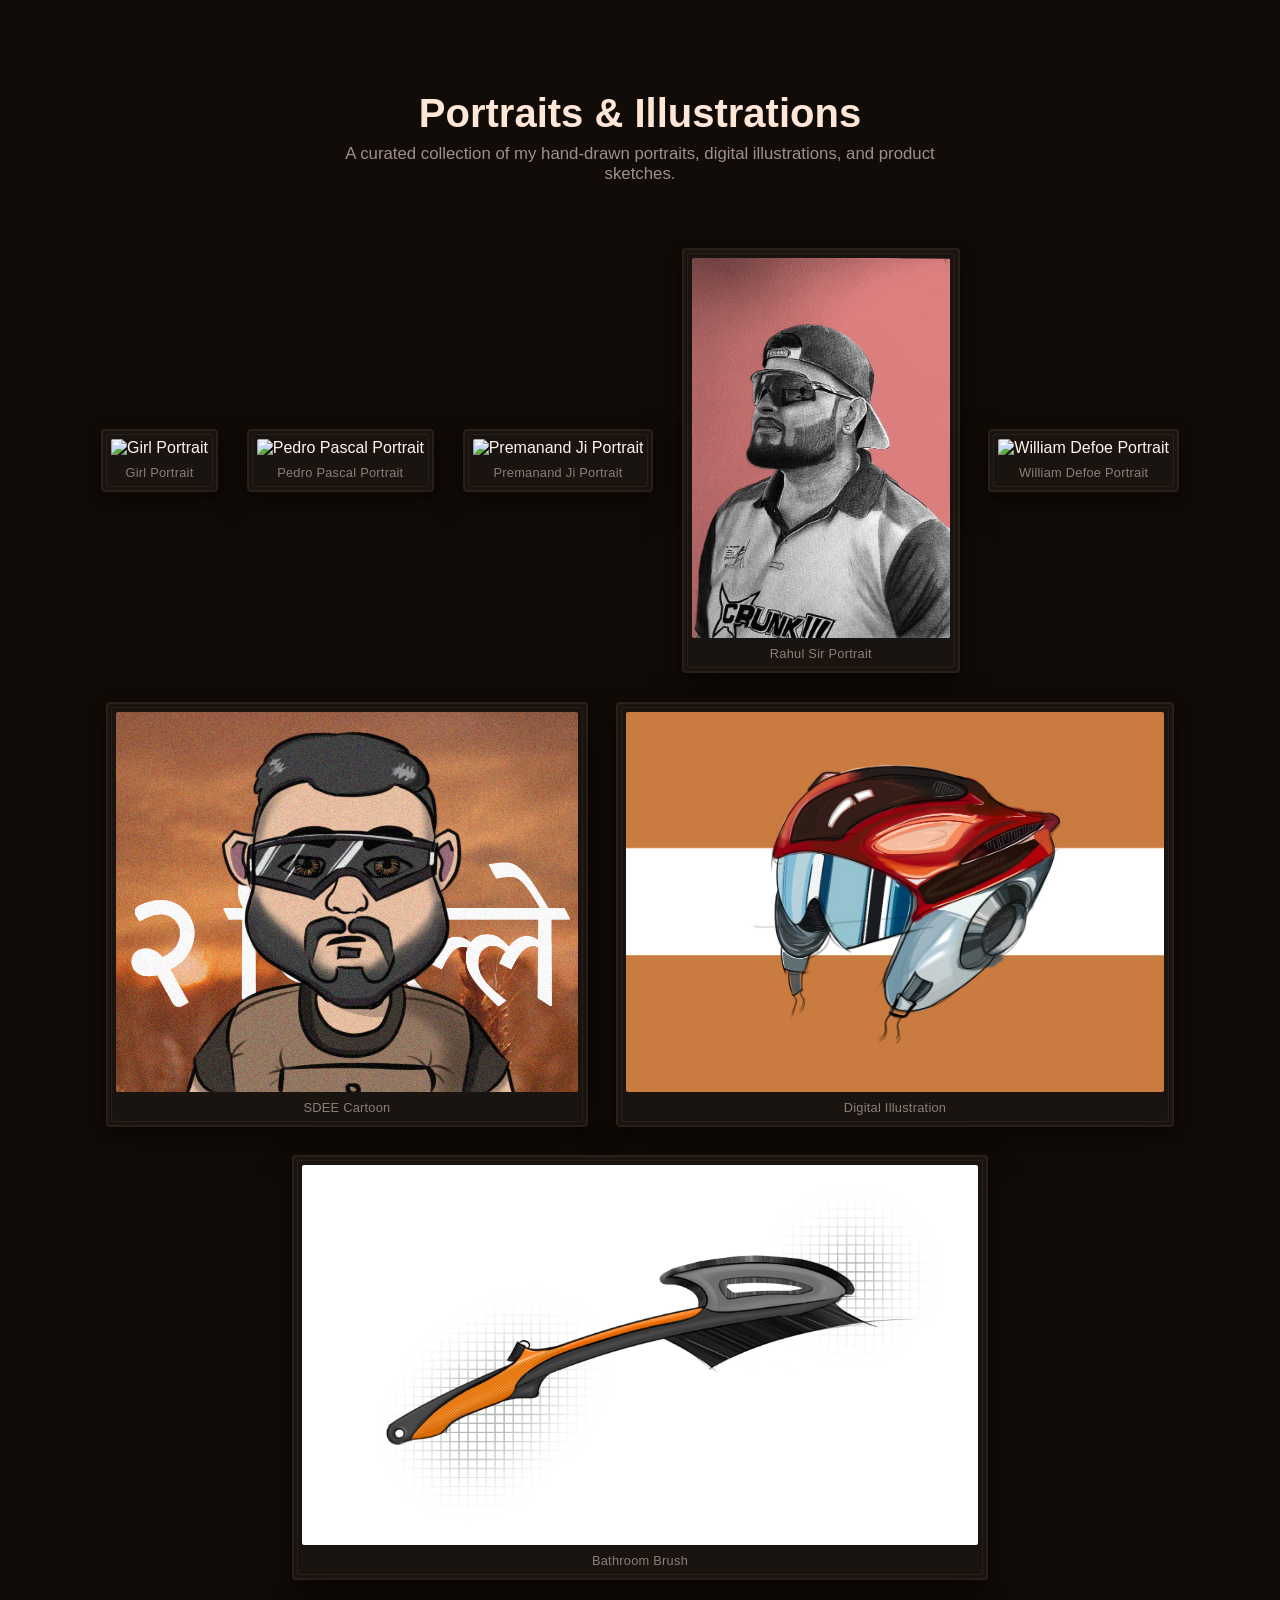
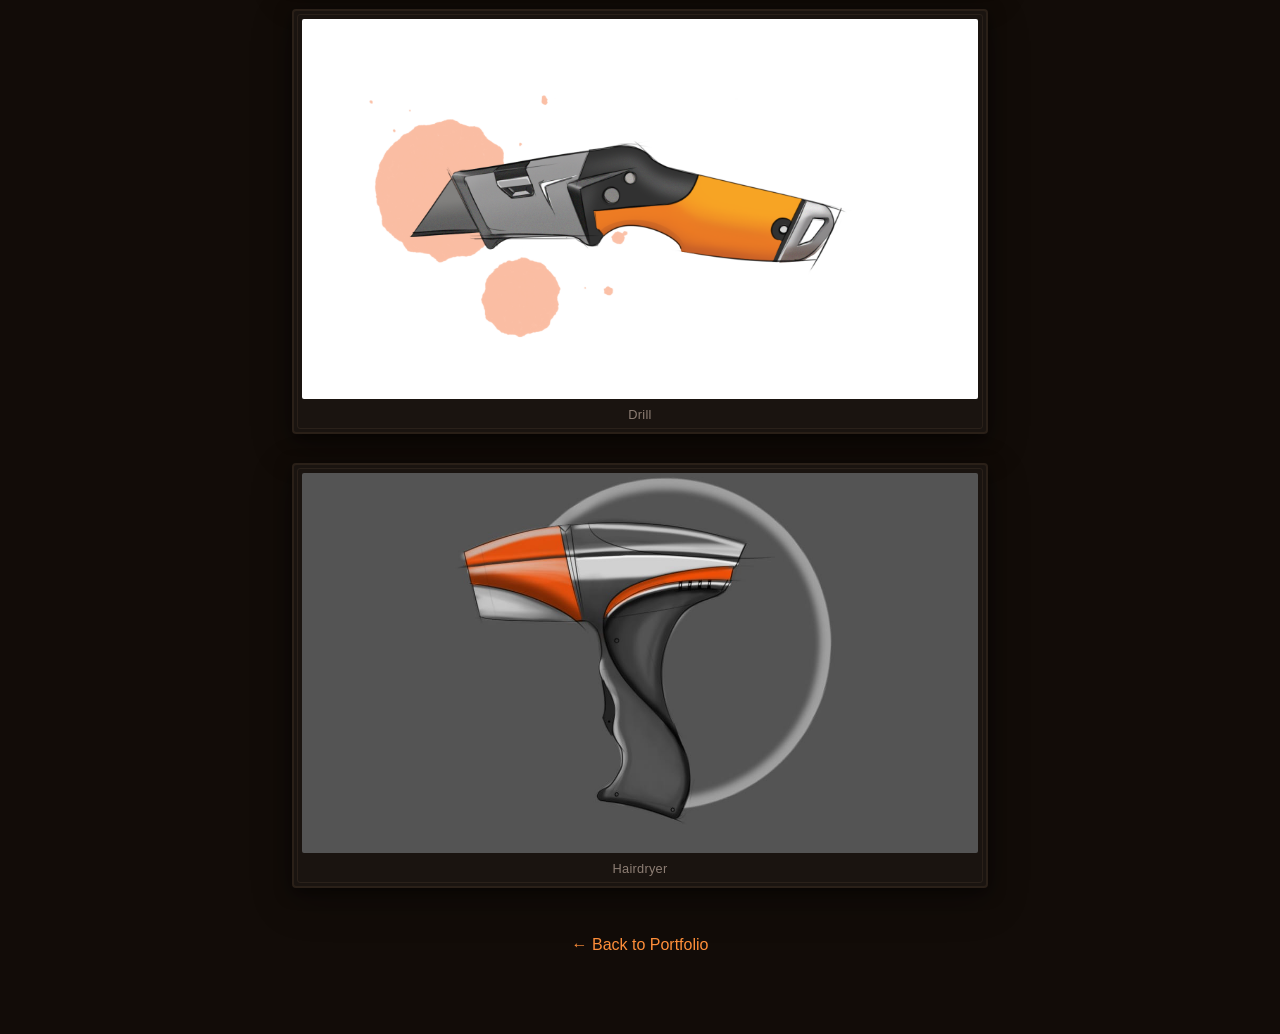
==== art-gallery.html @ fc6db5fc "Add View More button and full art gallery page" ====
<!DOCTYPE html>
<html lang="en">
<head>
  <meta charset="UTF-8">
  <meta name="viewport" content="width=device-width, initial-scale=1.0">
  <title>Portraits & Illustrations — Jatin Kumar</title>
  <link rel="stylesheet" href="styles.css">
  <style>
    body {
      background: var(--bg);
      color: var(--text);
      min-height: 100vh;
    }
    .gallery-header {
      text-align: center;
      padding: 4rem 2rem 2rem;
    }
    .gallery-header h1 {
      font-family: "Space Grotesk", sans-serif;
      font-size: 2.5rem;
      color: #ffe7d7;
      margin-bottom: 0.5rem;
    }
    .gallery-header p {
      color: rgba(255,231,215,0.6);
      font-size: 1.05rem;
      max-width: 600px;
      margin: 0 auto;
    }
    .gallery-container {
      max-width: 1200px;
      margin: 0 auto;
      padding: 2rem;
    }
    .gallery-wall {
      display: flex;
      flex-wrap: wrap;
      justify-content: center;
      align-items: center;
      gap: 1.8rem;
    }
    .gallery-frame {
      display: inline-block;
      width: fit-content;
      overflow: hidden;
      border-radius: 4px;
      cursor: zoom-in;
      background: #1a1410;
      padding: 8px;
      border: 2px solid #2a2018;
      box-shadow:
        0 4px 16px rgba(0,0,0,0.5),
        0 12px 40px rgba(0,0,0,0.25);
      transition: transform 0.4s ease, box-shadow 0.4s ease;
      position: relative;
    }
    .gallery-frame::after {
      content: '';
      position: absolute;
      inset: 3px;
      border: 1px solid rgba(255, 200, 150, 0.07);
      border-radius: 3px;
      pointer-events: none;
    }
    .gallery-frame:hover {
      transform: translateY(-5px) scale(1.02);
      box-shadow:
        0 8px 30px rgba(0,0,0,0.6),
        0 20px 50px rgba(0,0,0,0.35),
        0 0 25px rgba(255, 143, 58, 0.08);
      border-color: #3a2c1e;
    }
    .gallery-frame img {
      display: block;
      max-height: 380px;
      width: auto;
      height: auto;
      border-radius: 2px;
      transition: transform 0.6s ease;
    }
    .gallery-frame:hover img {
      transform: scale(1.03);
    }
    .gallery-frame .frame-title {
      text-align: center;
      padding: 8px 4px 2px;
      font-family: "Space Grotesk", sans-serif;
      font-size: 0.8rem;
      color: rgba(255,231,215,0.5);
      letter-spacing: 0.02em;
    }
    .back-link {
      display: inline-block;
      margin-top: 3rem;
      text-align: center;
      width: 100%;
      padding-bottom: 3rem;
    }
    .back-link a {
      color: #ff8f3a;
      text-decoration: none;
      font-family: "Space Grotesk", sans-serif;
      font-size: 1rem;
      transition: opacity 0.2s;
    }
    .back-link a:hover { opacity: 0.7; }

    /* Lightbox */
    .lb { position: fixed; inset: 0; background: rgba(10,6,4,0.95); backdrop-filter: blur(12px); z-index: 9999; display: flex; align-items: center; justify-content: center; opacity: 0; pointer-events: none; transition: opacity 0.3s ease; }
    .lb.active { opacity: 1; pointer-events: auto; }
    .lb img { max-width: 90vw; max-height: 90vh; object-fit: contain; border-radius: 12px; box-shadow: 0 30px 60px rgba(0,0,0,0.8); transform: scale(0.95); transition: transform 0.3s cubic-bezier(0.16,1,0.3,1); }
    .lb.active img { transform: scale(1); }
    .lb-close { position: absolute; top: 2rem; right: 3rem; color: #fff; font-size: 3rem; cursor: pointer; background: transparent; border: none; opacity: 0.6; transition: opacity 0.2s; padding: 1rem; }
    .lb-close:hover { opacity: 1; }

    @media (max-width: 768px) {
      .gallery-frame img { max-height: 260px; }
      .gallery-header h1 { font-size: 1.8rem; }
    }
    @media (max-width: 480px) {
      .gallery-frame img { max-height: 200px; }
      .gallery-wall { gap: 1rem; }
    }
  </style>
</head>
<body>
  <div class="gallery-header">
    <h1>Portraits & Illustrations</h1>
    <p>A curated collection of my hand-drawn portraits, digital illustrations, and product sketches.</p>
  </div>

  <div class="gallery-container">
    <div class="gallery-wall" id="gallery-wall"></div>
    <div class="back-link">
      <a href="index.html">← Back to Portfolio</a>
    </div>
  </div>

  <!-- Lightbox -->
  <div class="lb" id="lb">
    <button class="lb-close" id="lb-close">×</button>
    <img id="lb-img" src="" alt="Full view">
  </div>

  <script>
    const ALL_ARTWORKS = [
      { src: "./public/projects/sketches/girl sketch.png", title: "Girl Portrait" },
      { src: "./public/projects/sketches/pedro pascle sketch.png", title: "Pedro Pascal Portrait" },
      { src: "./public/projects/sketches/premanand ji sketch.png", title: "Premanand Ji Portrait" },
      { src: "./public/projects/sketches/rahul sir sketch.png", title: "Rahul Sir Portrait" },
      { src: "./public/projects/sketches/william defoe.png", title: "William Defoe Portrait" },
      { src: "./public/projects/digital sketches/SDEE CARTOON1.png", title: "SDEE Cartoon" },
      { src: "./public/projects/digital sketches/WhatsApp Image 2025-07-12 at 13.34.48_c0ca2d89.jpg", title: "Digital Illustration" },
      { src: "./public/projects/digital sketches/bathroom brush.png", title: "Bathroom Brush" },
      { src: "./public/projects/digital sketches/drill.png", title: "Drill" },
      { src: "./public/projects/digital sketches/hairdryer.jpg", title: "Hairdryer" }
    ];

    const wall = document.getElementById('gallery-wall');
    const lb = document.getElementById('lb');
    const lbImg = document.getElementById('lb-img');
    const lbClose = document.getElementById('lb-close');

    ALL_ARTWORKS.forEach(art => {
      const frame = document.createElement('div');
      frame.className = 'gallery-frame';

      const img = document.createElement('img');
      img.src = art.src;
      img.alt = art.title;
      img.loading = 'lazy';

      const title = document.createElement('div');
      title.className = 'frame-title';
      title.textContent = art.title;

      frame.appendChild(img);
      frame.appendChild(title);

      frame.addEventListener('click', () => {
        lbImg.src = art.src;
        lb.classList.add('active');
      });

      wall.appendChild(frame);
    });

    // Lightbox close
    const closeLb = () => lb.classList.remove('active');
    lbClose.addEventListener('click', closeLb);
    lb.addEventListener('click', (e) => { if (e.target !== lbImg) closeLb(); });
    document.addEventListener('keydown', (e) => { if (e.key === 'Escape') closeLb(); });
  </script>
</body>
</html>
---- styles.css ----
:root {
  --bg: #120c08;
  --bg-soft: #1f140d;
  --panel: rgba(31, 20, 13, 0.82);
  --text: #fff4ec;
  --muted: #d0b3a2;
  --border: rgba(249, 101, 0, 0.2);
  --accent: #f96500;
  --accent-soft: #ff8f3a;
  --shadow: 0 20px 60px rgba(0, 0, 0, 0.42);
  --radius: 22px;
  --container: 1120px;
}
* { box-sizing: border-box; }
html { scroll-behavior: smooth; }
body {
  margin: 0;
  font-family: "Outfit", sans-serif;
  color: var(--text);
  background:
    radial-gradient(circle at top right, rgba(249, 101, 0, 0.18), transparent 26%),
    radial-gradient(circle at bottom left, rgba(255, 143, 58, 0.14), transparent 28%),
    linear-gradient(180deg, #090604 0%, #120c08 54%, #1a110a 100%);
}
img { display: block; max-width: 100%; }
a { color: inherit; text-decoration: none; }
button { font: inherit; }
.container { width: min(calc(100% - 2rem), var(--container)); margin: 0 auto; }
.container-narrow { width: min(calc(100% - 2rem), 920px); }
.topbar {
  position: sticky; top: 0; z-index: 30; backdrop-filter: blur(16px);
  background: rgba(12, 8, 5, 0.8); border-bottom: 1px solid transparent;
  transition: background 0.25s ease, border-color 0.25s ease, box-shadow 0.25s ease;
}
.topbar.scrolled { background: rgba(12, 8, 5, 0.94); border-color: var(--border); box-shadow: 0 10px 40px rgba(0, 0, 0, 0.32); }
.topbar-inner { display: flex; align-items: center; justify-content: space-between; gap: 1rem; min-height: 76px; }
.brand {
  display: inline-flex; align-items: center; gap: 0.85rem; border: 0; background: transparent;
  color: var(--text); cursor: pointer; padding: 0;
}
.brand-logo {
  width: 52px;
  height: 52px;
  object-fit: contain;
  display: block;
}
.brand-wordmark {
  height: 28px;
  width: auto;
  object-fit: contain;
  display: block;
}
.brand-text, .nav-link, .mobile-nav-link, .button, .section-kicker { font-family: "Space Grotesk", sans-serif; }
.desktop-nav { display: flex; align-items: center; gap: 1.5rem; }
.nav-link, .mobile-nav-link {
  border: 0; background: transparent; color: var(--muted); cursor: pointer;
  transition: color 0.2s ease, transform 0.2s ease;
}
.nav-link:hover, .mobile-nav-link:hover, .nav-link.active { color: var(--accent); }
.nav-link:hover { transform: translateY(-1px); }
.menu-toggle {
  display: none; flex-direction: column; justify-content: center; gap: 5px; width: 44px; height: 44px;
  border: 1px solid var(--border); border-radius: 14px; background: rgba(249, 101, 0, 0.06); cursor: pointer;
}
.menu-toggle span { width: 18px; height: 2px; margin-inline: auto; border-radius: 999px; background: var(--text); transition: transform 0.2s ease, opacity 0.2s ease; }
.menu-toggle.open span:nth-child(1) { transform: translateY(7px) rotate(45deg); }
.menu-toggle.open span:nth-child(2) { opacity: 0; }
.menu-toggle.open span:nth-child(3) { transform: translateY(-7px) rotate(-45deg); }
.mobile-nav {
  display: none; width: min(calc(100% - 2rem), var(--container)); margin: 0 auto 1rem; padding: 0.75rem;
  border: 1px solid var(--border); border-radius: 18px; background: rgba(27, 17, 10, 0.96); box-shadow: var(--shadow);
}
.mobile-nav.open { display: grid; gap: 0.25rem; }
.mobile-nav-link { text-align: left; padding: 0.85rem 0.9rem; border-radius: 12px; }
.mobile-nav-link:hover { background: rgba(249, 101, 0, 0.08); }
.section { position: relative; padding: 5.5rem 0; }
.section-muted { background: rgba(249, 101, 0, 0.035); }
.hero { overflow: hidden; padding-top: 7rem; }
.hero-grid { display: grid; grid-template-columns: 1.1fr 0.9fr; gap: 3rem; align-items: center; }
.eyebrow, .section-kicker { letter-spacing: 0.08em; text-transform: uppercase; color: var(--accent); font-size: 0.8rem; }
.hero-title, .section-heading h2, .panel h3, .timeline-card h3, .project-card h3, .skill-card h3, .education-card h3, .hobby-card h3 { font-family: "Space Grotesk", sans-serif; }
.hero-title { margin: 0 0 1rem; font-size: clamp(2.8rem, 7vw, 5.5rem); line-height: 0.95; }
.hero-title span { color: var(--accent); }
.hero-subtitle { margin: 0 0 1.5rem; color: #ffd9bf; font-size: clamp(1.1rem, 2vw, 1.45rem); }
.hero-bio p, .section-copy, .timeline-card p, .education-card p, .project-card p, .hobby-card p, .panel p, .achievement-list, .footer-note { color: var(--muted); line-height: 1.7; }
.hero-bio { display: grid; gap: 1rem; max-width: 58ch; }
.social-links, .contact-actions { display: flex; flex-wrap: wrap; gap: 1rem; margin-top: 2rem; }
.social-link, .contact-link, .button {
  display: inline-flex; align-items: center; justify-content: center; gap: 0.65rem; min-height: 52px; padding: 0.9rem 1.25rem;
  border-radius: 16px; border: 1px solid var(--border); background: rgba(255, 255, 255, 0.03);
  transition: transform 0.2s ease, border-color 0.2s ease, background 0.2s ease, box-shadow 0.2s ease;
}
.social-link:hover, .contact-link:hover, .button:hover { transform: translateY(-2px); border-color: rgba(249, 101, 0, 0.55); box-shadow: 0 14px 30px rgba(249, 101, 0, 0.14); }
.button-primary, .contact-link.primary { background: linear-gradient(135deg, var(--accent), var(--accent-soft)); border-color: transparent; color: #180d05; font-weight: 700; }
.hero-visual { display: flex; justify-content: center; }
.portrait-frame {
  position: relative; width: min(420px, 100%); aspect-ratio: 1 / 1; padding: 1rem;
  border-radius: 42% 58% 50% 50% / 40% 42% 58% 60%;
  background: linear-gradient(135deg, rgba(249, 101, 0, 0.5), rgba(255, 143, 58, 0.26)), rgba(255, 255, 255, 0.04);
  box-shadow: var(--shadow);
}
.portrait-frame img { width: 100%; height: 100%; object-fit: cover; object-position: center 32%; border-radius: inherit; }
.orb { position: absolute; border-radius: 50%; filter: blur(70px); opacity: 0.45; pointer-events: none; }
.orb-a { top: 6rem; right: 8%; width: 280px; height: 280px; background: rgba(249, 101, 0, 0.2); }
.orb-b { bottom: 2rem; left: 2%; width: 340px; height: 340px; background: rgba(255, 143, 58, 0.14); }
.section-heading { margin-bottom: 2.4rem; }
.section-heading.centered { text-align: center; }
.section-heading h2 { margin: 0.45rem 0 0.75rem; font-size: clamp(2rem, 4vw, 3rem); }
.card-grid, .project-grid, .art-grid, .two-up { display: grid; gap: 1.25rem; }
.card-grid { grid-template-columns: repeat(3, minmax(0, 1fr)); }
.project-grid { grid-template-columns: repeat(3, minmax(0, 1fr)); }
.art-grid { grid-template-columns: repeat(4, minmax(0, 1fr)); }
.two-up { grid-template-columns: repeat(2, minmax(0, 1fr)); margin-top: 2rem; }
.skill-card, .education-card, .project-card, .panel, .hobby-card, .art-card { border: 1px solid var(--border); border-radius: var(--radius); background: var(--panel); box-shadow: var(--shadow); }
.skill-card, .education-card, .panel, .hobby-card { padding: 1.5rem; }
.tag-list { display: flex; flex-wrap: wrap; gap: 0.6rem; margin-top: 1.25rem; }
.tag { display: inline-flex; padding: 0.45rem 0.75rem; border-radius: 999px; background: rgba(249, 101, 0, 0.1); color: #ffe3cf; font-size: 0.92rem; }
.timeline { display: grid; gap: 1.25rem; }
.timeline-card { position: relative; padding: 0 0 0 1.75rem; border-left: 2px solid rgba(255, 255, 255, 0.12); }
.timeline-card.highlight { border-left-color: var(--accent); }
.timeline-card::before {
  content: ""; position: absolute; left: -0.56rem; top: 0.2rem; width: 1rem; height: 1rem;
  border-radius: 50%; background: #734126; border: 3px solid var(--bg);
}
.timeline-card.highlight::before { background: var(--accent); }
.meta-row { display: flex; align-items: baseline; justify-content: space-between; gap: 1rem; }
.meta-row .period, .company { color: var(--muted); }
.stack-list { display: grid; gap: 1rem; }
/* Minimalist Project Card Redesign */
.project-card {
  display: flex !important;
  flex-direction: column !important;
  background: linear-gradient(135deg, #1c1815 0%, #15110e 100%) !important;
  border-radius: 20px !important;
  padding: 20px !important;
  gap: 16px !important;
  border: 1px solid rgba(255, 140, 66, 0.04) !important;
  transition: transform 0.4s cubic-bezier(0.16, 1, 0.3, 1), box-shadow 0.4s cubic-bezier(0.16, 1, 0.3, 1), border-color 0.4s ease !important;
  cursor: pointer;
  text-decoration: none;
  box-shadow: 0 10px 30px rgba(0,0,0,0.2) !important;
  animation: card-in 0.5s ease both;
}

.project-card:hover {
  transform: translateY(-8px) scale(1.02) !important;
  box-shadow: 0 30px 60px rgba(0,0,0,0.4), 0 0 40px rgba(255, 140, 66, 0.05) !important;
  border-color: rgba(255, 140, 66, 0.15) !important;
}

.project-card-header {
  padding: 4px 6px 0;
}

.project-card-header h3 {
  font-family: 'Space Grotesk', sans-serif !important;
  font-size: 1.25rem !important;
  font-weight: 500 !important;
  color: #fff4ec !important;
  margin: 0 !important;
  letter-spacing: -0.01em !important;
}

.project-card-visual {
  width: 100%;
  aspect-ratio: 4 / 3;
  border-radius: 12px;
  overflow: hidden;
  background: #0d0907;
  position: relative;
}

.project-card-visual img {
  width: 100%;
  height: 100% !important;
  object-fit: cover;
  transition: transform 0.6s cubic-bezier(0.16, 1, 0.3, 1);
}

.project-card:hover .project-card-visual img {
  transform: scale(1.04) !important;
}
/* Frame Wall Gallery — Portrait Wall Arrangement */
.art-grid {
  display: flex;
  flex-wrap: wrap;
  justify-content: center;
  align-items: center;
  gap: 1.8rem;
}

.art-card {
  display: inline-block;
  width: fit-content;
  overflow: hidden;
  border-radius: 4px;
  cursor: zoom-in;
  background: #1a1410;
  padding: 8px;
  border: 2px solid #2a2018;
  box-shadow:
    0 4px 16px rgba(0,0,0,0.5),
    0 12px 40px rgba(0,0,0,0.25);
  transition: transform 0.4s ease, box-shadow 0.4s ease;
  position: relative;
}

.art-card::after {
  content: '';
  position: absolute;
  inset: 3px;
  border: 1px solid rgba(255, 200, 150, 0.07);
  border-radius: 3px;
  pointer-events: none;
}

.art-card:hover {
  transform: translateY(-5px) scale(1.02);
  box-shadow:
    0 8px 30px rgba(0,0,0,0.6),
    0 20px 50px rgba(0,0,0,0.35),
    0 0 25px rgba(255, 143, 58, 0.08);
  border-color: #3a2c1e;
}

.art-card img {
  display: block;
  max-height: 320px;
  width: auto;
  height: auto;
  border-radius: 2px;
  transition: transform 0.6s ease;
}

.art-card:hover img {
  transform: scale(1.03);
}

@media (max-width: 768px) {
  .art-card img { max-height: 240px; }
}

@media (max-width: 480px) {
  .art-card img { max-height: 180px; }
  .art-grid { gap: 1rem; }
}

/* Lightbox */
.lightbox {
  position: fixed;
  inset: 0;
  background: rgba(10, 6, 4, 0.95);
  backdrop-filter: blur(12px);
  z-index: 9999;
  display: flex;
  align-items: center;
  justify-content: center;
  opacity: 0;
  pointer-events: none;
  transition: opacity 0.3s ease;
}

.lightbox.active {
  opacity: 1;
  pointer-events: auto;
}

.lightbox img {
  max-width: 90vw;
  max-height: 90vh;
  object-fit: contain;
  border-radius: 12px;
  box-shadow: 0 30px 60px rgba(0,0,0,0.8);
  transform: scale(0.95);
  transition: transform 0.3s cubic-bezier(0.16, 1, 0.3, 1);
}

.lightbox.active img {
  transform: scale(1);
}

.lightbox-close {
  position: absolute;
  top: 2rem;
  right: 3rem;
  color: #fff;
  font-size: 3rem;
  cursor: pointer;
  background: transparent;
  border: none;
  opacity: 0.6;
  transition: opacity 0.2s;
  padding: 1rem;
}

.lightbox-close:hover {
  opacity: 1;
}
.hobbies-grid { grid-template-columns: repeat(4, minmax(0, 1fr)); }
.hobby-icon { font-size: 2rem; margin-bottom: 1rem; }
.achievement-list { padding-left: 1.2rem; margin: 0; }
.achievement-list li + li { margin-top: 0.65rem; }
.footer { padding: 2rem 0 3rem; border-top: 1px solid var(--border); }
.footer-inner { text-align: center; }
.reveal { opacity: 0; transform: translateY(28px); transition: opacity 0.7s ease, transform 0.7s ease; }
.reveal.visible { opacity: 1; transform: translateY(0); }
@media (max-width: 960px) {
  .hero-grid, .card-grid, .project-grid, .art-grid, .two-up, .hobbies-grid { grid-template-columns: repeat(2, minmax(0, 1fr)); }
  .hero-grid { align-items: start; }
}
@media (max-width: 760px) {
  .desktop-nav { display: none; }
  .menu-toggle { display: inline-flex; }
  .hero { padding-top: 5rem; }
  .hero-grid, .card-grid, .project-grid, .art-grid, .two-up, .hobbies-grid { grid-template-columns: 1fr; }
  .meta-row { flex-direction: column; align-items: flex-start; }
  .social-links, .contact-actions { flex-direction: column; align-items: stretch; }
}

.projects-status {
  min-height: 1.7em;
}

.projects-status[data-state="success"] {
  color: var(--accent);
}

.projects-status[data-state="warning"] {
  color: #ffb06f;
}

.projects-status[data-state="loading"] {
  color: #ff9240;
}

.project-link.disabled {
  opacity: 0.65;
  cursor: default;
}

.tools-wrap {
  display: flex;
  justify-content: center;
}

.tools-card {
  width: min(100%, 760px);
  padding: 2rem 2.25rem;
  border-radius: 28px;
  border: 1px solid rgba(255, 255, 255, 0.08);
  background: linear-gradient(180deg, rgba(255, 248, 242, 0.96), rgba(248, 234, 224, 0.94));
  color: #22110a;
  box-shadow: 0 24px 60px rgba(0, 0, 0, 0.24);
}

.tools-card h3 {
  margin: 0 0 1.5rem;
  font-size: 1.45rem;
  font-family: "Space Grotesk", sans-serif;
}

.tools-list {
  display: grid;
  gap: 1rem;
}

.tool-row {
  display: grid;
  grid-template-columns: minmax(0, 1fr) auto;
  align-items: center;
  gap: 1.5rem;
}

.tool-name {
  font-family: "Space Grotesk", sans-serif;
  font-size: 1.05rem;
  letter-spacing: 0.05em;
}

.tool-dots {
  display: inline-flex;
  gap: 0.7rem;
}

.tool-dot {
  width: 18px;
  height: 18px;
  border-radius: 50%;
  border: 2px solid #1d0c05;
  background: transparent;
}

.tool-dot.filled {
  background: #1d0c05;
}

@media (max-width: 760px) {
  .tools-card {
    padding: 1.5rem;
  }

  .tool-row {
    gap: 1rem;
  }

  .tool-name {
    font-size: 0.92rem;
    letter-spacing: 0.03em;
  }

  .tool-dots {
    gap: 0.45rem;
  }

  .tool-dot {
    width: 14px;
    height: 14px;
  }
}

.tools-card {
  border: 1px solid rgba(249, 101, 0, 0.12);
  background: rgba(255, 255, 255, 0.02);
  backdrop-filter: blur(8px);
}

.tool-info {
  display: inline-flex;
  align-items: center;
  gap: 0.85rem;
}

.tool-icon {
  display: inline-flex;
  align-items: center;
  justify-content: center;
  width: 34px;
  height: 34px;
  border-radius: 10px;
  font-family: "Space Grotesk", sans-serif;
  font-size: 0.82rem;
  font-weight: 700;
  letter-spacing: 0.02em;
  border: 1px solid rgba(255, 255, 255, 0.12);
  box-shadow: inset 0 1px 0 rgba(255, 255, 255, 0.08);
}

.tool-icon.photoshop {
  background: #001d35;
  color: #31a8ff;
}

.tool-icon.illustrator {
  background: #2c1400;
  color: #ff9a00;
}

.tool-icon.indesign {
  background: #3b001f;
  color: #ff5fa2;
}

.tool-icon.aftereffects {
  background: #1d1238;
  color: #c7a4ff;
}

.tool-icon.procreate {
  background: linear-gradient(135deg, #1d2b64, #f97316);
  color: #ffffff;
}

.tool-icon.figma {
  background: #1b1b1b;
  color: #ffffff;
}

@media (max-width: 760px) {
  .tool-info {
    gap: 0.65rem;
  }

  .tool-icon {
    width: 28px;
    height: 28px;
    border-radius: 8px;
    font-size: 0.72rem;
  }
}


.tools-card h3,
.tool-name {
  color: var(--text);
}

.timeline-card::before {
  background: #fff4ec;
}

.timeline-card.highlight::before {
  background: var(--accent);
}

.skills-panel {
  position: relative;
  overflow: hidden;
  padding: 1.2rem;
  border-radius: 30px;
  background: linear-gradient(180deg, rgba(252, 248, 244, 0.98), rgba(245, 237, 230, 0.94));
  border: 1px solid rgba(255, 255, 255, 0.24);
  box-shadow: 0 24px 48px rgba(0, 0, 0, 0.22);
}

.skills-marquee {
  position: relative;
  overflow: hidden;
  border-radius: 24px;
}

.skills-marquee::before,
.skills-marquee::after {
  content: "";
  position: absolute;
  top: 0;
  bottom: 0;
  width: 96px;
  z-index: 2;
  pointer-events: none;
}

.skills-marquee::before {
  left: 0;
  background: linear-gradient(90deg, rgba(249, 243, 237, 1), rgba(249, 243, 237, 0));
}

.skills-marquee::after {
  right: 0;
  background: linear-gradient(270deg, rgba(249, 243, 237, 1), rgba(249, 243, 237, 0));
}

.skills-track {
  display: flex;
  align-items: center;
  gap: 1rem;
  width: max-content;
  animation: skill-marquee 34s linear infinite;
}

.skills-marquee:hover .skills-track {
  animation-play-state: paused;
}

.skill-chip {
  position: relative;
  flex: 0 0 auto;
  display: inline-flex;
  align-items: center;
  justify-content: center;
  width: 92px;
  height: 92px;
  border-radius: 24px;
  background: #fffdfb;
  border: 1px solid rgba(42, 31, 23, 0.08);
  box-shadow: 0 14px 30px rgba(42, 31, 23, 0.08);
}

.skill-chip::after {
  content: attr(data-tooltip);
  position: absolute;
  left: 50%;
  bottom: calc(100% + 12px);
  transform: translateX(-50%) translateY(6px);
  padding: 0.45rem 0.7rem;
  border-radius: 999px;
  background: rgba(18, 12, 8, 0.94);
  color: #fff7f0;
  font-size: 0.78rem;
  font-family: "Space Grotesk", sans-serif;
  letter-spacing: 0.03em;
  white-space: nowrap;
  opacity: 0;
  pointer-events: none;
  transition: opacity 0.2s ease, transform 0.2s ease;
}

.skill-chip:hover::after {
  opacity: 1;
  transform: translateX(-50%) translateY(0);
}

.skill-icon-wrap {
  width: 52px;
  height: 52px;
}

.skill-icon-wrap svg {
  width: 100%;
  height: 100%;
  display: block;
}

@keyframes skill-marquee {
  from {
    transform: translateX(0);
  }

  to {
    transform: translateX(calc(-50% - 0.5rem));
  }
}

@media (max-width: 760px) {
  .skills-panel {
    padding: 0.9rem;
    border-radius: 24px;
  }

  .skills-marquee::before,
  .skills-marquee::after {
    width: 44px;
  }

  .skills-track {
    gap: 0.75rem;
    animation-duration: 28s;
  }

  .skill-chip {
    width: 72px;
    height: 72px;
    border-radius: 18px;
  }

  .skill-icon-wrap {
    width: 40px;
    height: 40px;
  }
}
.skills-shell {
  width: 100%;
}

.skills-panel {
  position: relative;
  overflow: visible;
  padding: 0.2rem 0;
  border-radius: 0;
  background: transparent;
  border: 0;
  box-shadow: none;
}

.skills-marquee {
  position: relative;
  overflow: hidden;
  padding: 0.85rem 0;
  border-radius: 999px;
}

.skills-marquee::before,
.skills-marquee::after {
  content: "";
  position: absolute;
  top: 0;
  bottom: 0;
  width: 88px;
  z-index: 2;
  pointer-events: none;
}

.skills-marquee::before {
  left: 0;
  background: linear-gradient(90deg, rgba(18, 12, 8, 1), rgba(18, 12, 8, 0));
}

.skills-marquee::after {
  right: 0;
  background: linear-gradient(270deg, rgba(18, 12, 8, 1), rgba(18, 12, 8, 0));
}

.skills-track {
  display: flex;
  align-items: center;
  gap: 1.1rem;
  width: max-content;
  animation: skill-marquee 36s linear infinite;
  will-change: transform;
}

.skills-marquee:hover .skills-track {
  animation-play-state: paused;
}

.skill-chip {
  position: relative;
  flex: 0 0 auto;
  display: inline-flex;
  align-items: center;
  justify-content: center;
  width: 88px;
  height: 88px;
  border-radius: 24px;
  background: rgba(255, 252, 248, 0.96);
  border: 1px solid rgba(42, 31, 23, 0.08);
  box-shadow: 0 10px 24px rgba(0, 0, 0, 0.14);
  transition: transform 0.25s ease, box-shadow 0.25s ease;
}

.skill-chip:hover {
  transform: translateY(-2px);
  box-shadow: 0 14px 30px rgba(0, 0, 0, 0.18);
}

.skill-chip::after {
  content: attr(data-tooltip);
  position: absolute;
  left: 50%;
  bottom: calc(100% + 12px);
  transform: translateX(-50%) translateY(6px);
  padding: 0.45rem 0.7rem;
  border-radius: 999px;
  background: rgba(18, 12, 8, 0.94);
  color: #fff7f0;
  font-size: 0.76rem;
  font-family: "Space Grotesk", sans-serif;
  letter-spacing: 0.03em;
  white-space: nowrap;
  opacity: 0;
  pointer-events: none;
  transition: opacity 0.2s ease, transform 0.2s ease;
}

.skill-chip:hover::after {
  opacity: 1;
  transform: translateX(-50%) translateY(0);
}

.skill-icon-wrap {
  width: 50px;
  height: 50px;
}

.skill-icon-wrap svg {
  width: 100%;
  height: 100%;
  display: block;
}

@keyframes skill-marquee {
  from {
    transform: translateX(0);
  }

  to {
    transform: translateX(calc(-50% - 0.55rem));
  }
}

@media (max-width: 760px) {
  .skills-marquee {
    padding: 0.65rem 0;
  }

  .skills-marquee::before,
  .skills-marquee::after {
    width: 40px;
  }

  .skills-track {
    gap: 0.75rem;
    animation-duration: 30s;
  }

  .skill-chip {
    width: 68px;
    height: 68px;
    border-radius: 18px;
  }

  .skill-icon-wrap {
    width: 38px;
    height: 38px;
  }
}

.skill-icon-image {
  width: 100%;
  height: 100%;
  object-fit: contain;
  display: block;
}
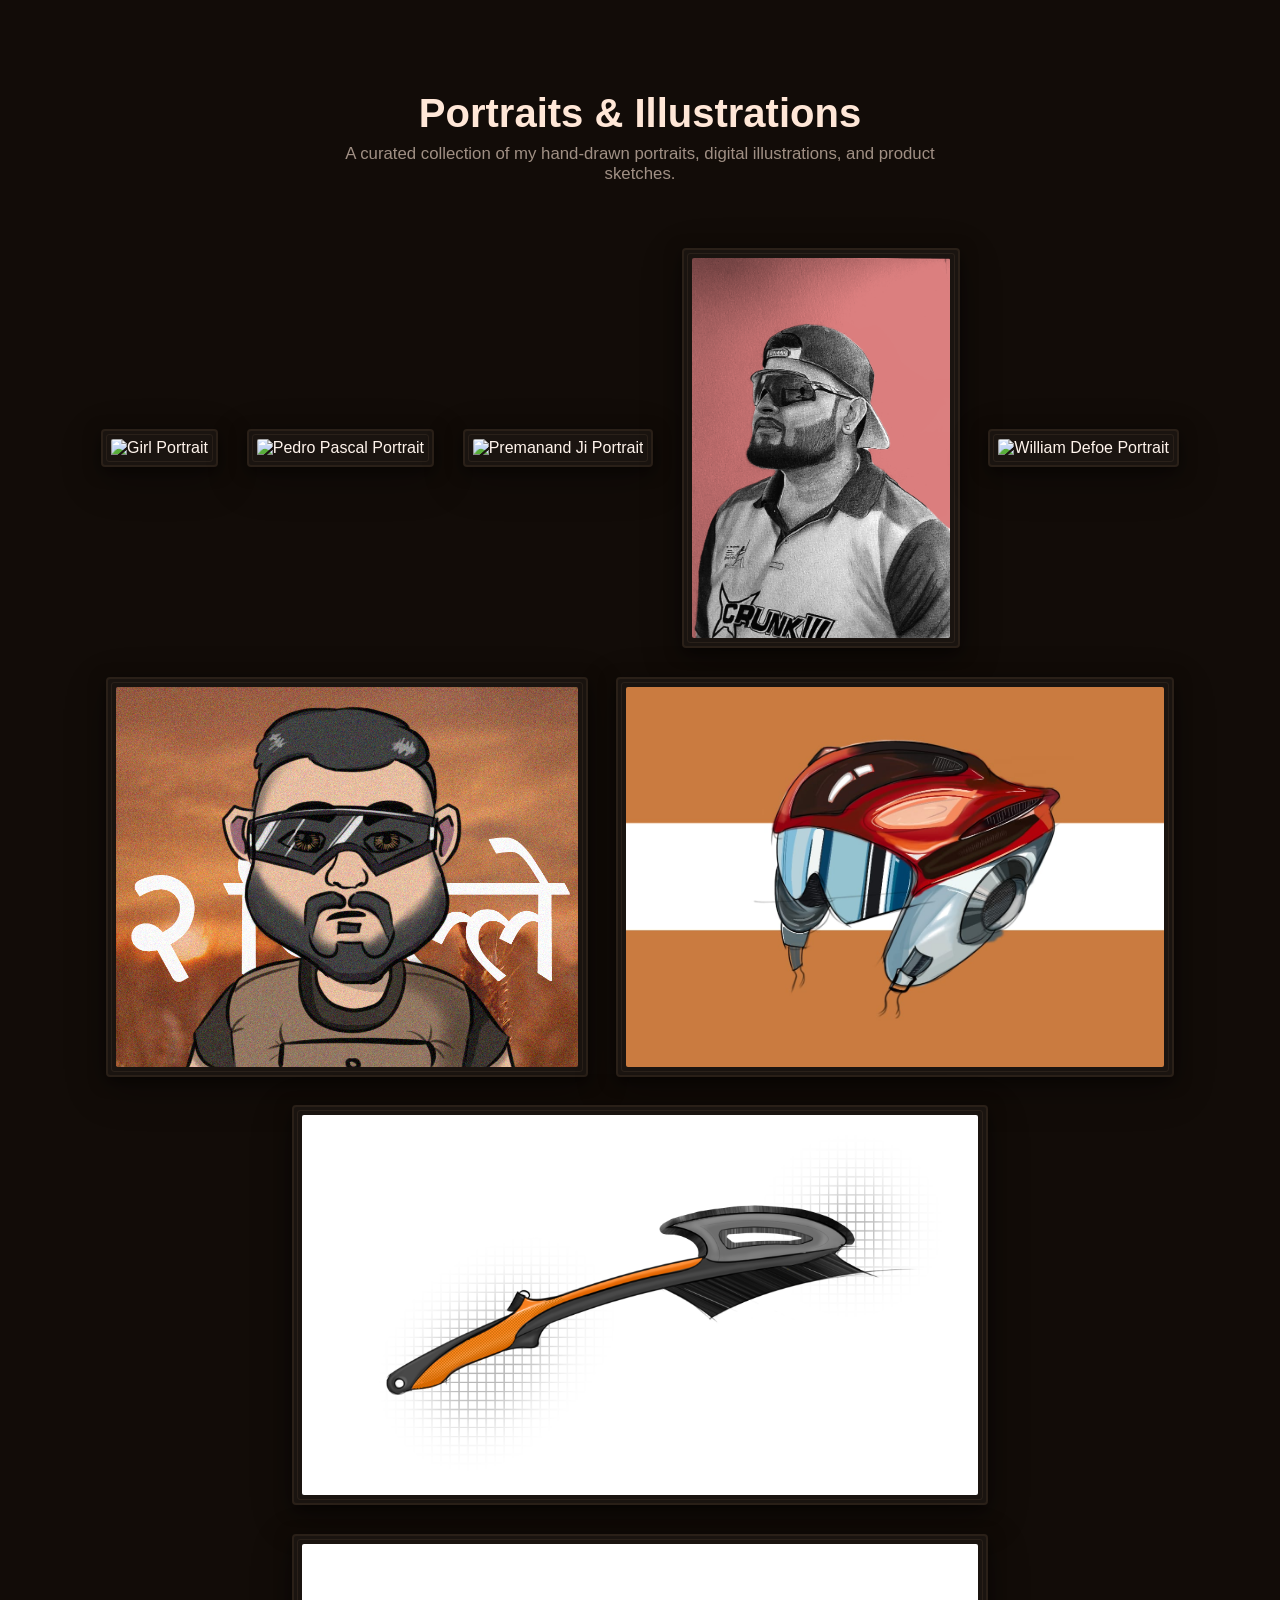
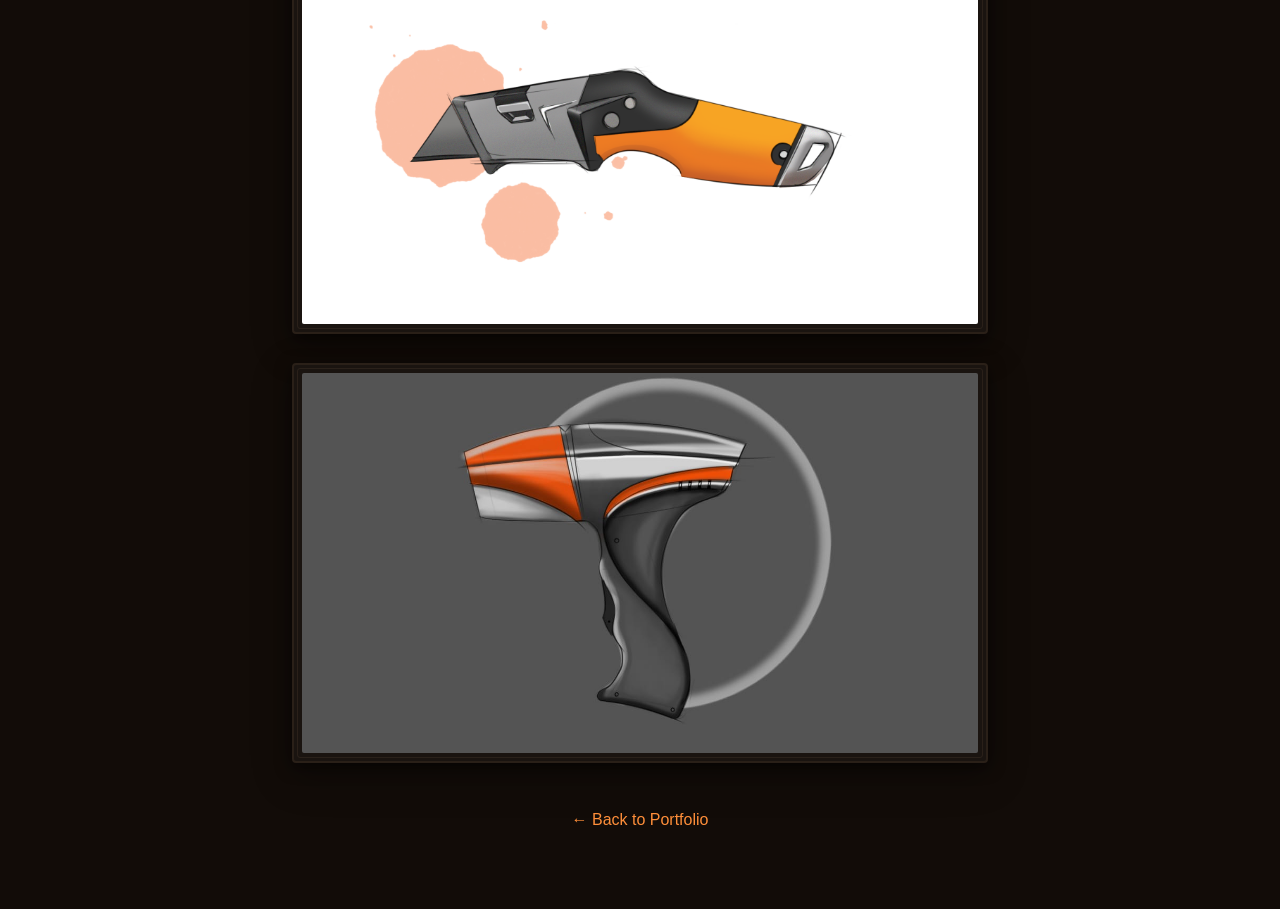
==== commit f86233a8: "Remove text titles from underneath portraits in art gallery" ====
--- a/art-gallery.html
+++ b/art-gallery.html
@@ -81,14 +81,6 @@
     .gallery-frame:hover img {
       transform: scale(1.03);
     }
-    .gallery-frame .frame-title {
-      text-align: center;
-      padding: 8px 4px 2px;
-      font-family: "Space Grotesk", sans-serif;
-      font-size: 0.8rem;
-      color: rgba(255,231,215,0.5);
-      letter-spacing: 0.02em;
-    }
     .back-link {
       display: inline-block;
       margin-top: 3rem;
@@ -170,12 +162,7 @@
       img.alt = art.title;
       img.loading = 'lazy';
 
-      const title = document.createElement('div');
-      title.className = 'frame-title';
-      title.textContent = art.title;
-
       frame.appendChild(img);
-      frame.appendChild(title);
 
       frame.addEventListener('click', () => {
         lbImg.src = art.src;
--- a/styles.css
+++ b/styles.css
@@ -790,3 +790,44 @@
   object-fit: contain;
   display: block;
 }
+
+/* --- Contact Section Buttons --- */
+.contact-actions {
+  display: flex;
+  flex-wrap: wrap;
+  justify-content: center;
+  align-items: center;
+  gap: 1rem;
+  margin-top: 2rem;
+}
+
+.contact-link {
+  display: inline-block;
+  padding: 0.8rem 1.8rem;
+  border-radius: 8px;
+  background: rgba(255, 255, 255, 0.05);
+  color: var(--text-muted);
+  text-decoration: none;
+  font-family: var(--font-mono);
+  font-size: 0.9rem;
+  transition: all 0.3s ease;
+  border: 1px solid rgba(255, 255, 255, 0.1);
+}
+
+.contact-link:hover {
+  background: rgba(255, 255, 255, 0.1);
+  color: var(--text);
+  transform: translateY(-2px);
+}
+
+.contact-link.primary {
+  background: var(--primary);
+  color: #fff;
+  border-color: var(--primary);
+  font-weight: 600;
+}
+
+.contact-link.primary:hover {
+  background: var(--primary-light);
+  box-shadow: 0 4px 12px rgba(255, 143, 58, 0.3);
+}
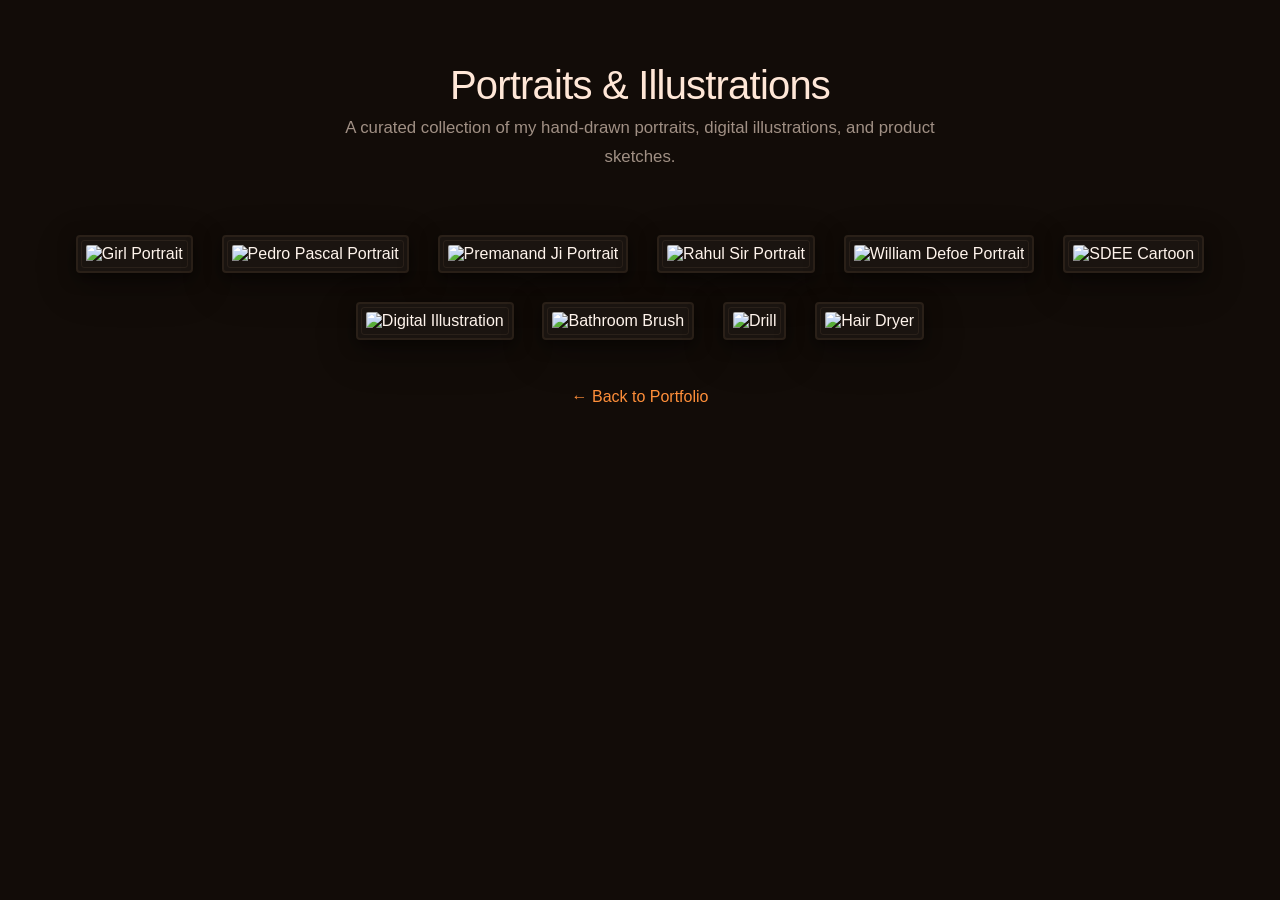
==== commit bb915e64: "Comprehensive UI/UX Redesign and Vercel Asset Fixes" ====
--- a/art-gallery.html
+++ b/art-gallery.html
@@ -7,7 +7,12 @@
   <link rel="stylesheet" href="styles.css">
   <style>
     body {
-      background: var(--bg);
+      background-image: url('/bg/photo-wall-texture-pattern.jpg');
+      background-size: 100% auto;
+      background-position: top left;
+      background-attachment: scroll;
+      background-repeat: repeat;
+      background-color: var(--bg); /* Fallback */
       color: var(--text);
       min-height: 100vh;
     }
@@ -136,16 +141,16 @@
 
   <script>
     const ALL_ARTWORKS = [
-      { src: "./public/projects/sketches/girl sketch.png", title: "Girl Portrait" },
-      { src: "./public/projects/sketches/pedro pascle sketch.png", title: "Pedro Pascal Portrait" },
-      { src: "./public/projects/sketches/premanand ji sketch.png", title: "Premanand Ji Portrait" },
-      { src: "./public/projects/sketches/rahul sir sketch.png", title: "Rahul Sir Portrait" },
-      { src: "./public/projects/sketches/william defoe.png", title: "William Defoe Portrait" },
-      { src: "./public/projects/digital sketches/SDEE CARTOON1.png", title: "SDEE Cartoon" },
-      { src: "./public/projects/digital sketches/WhatsApp Image 2025-07-12 at 13.34.48_c0ca2d89.jpg", title: "Digital Illustration" },
-      { src: "./public/projects/digital sketches/bathroom brush.png", title: "Bathroom Brush" },
-      { src: "./public/projects/digital sketches/drill.png", title: "Drill" },
-      { src: "./public/projects/digital sketches/hairdryer.jpg", title: "Hairdryer" }
+      { src: "./public/portraits/girl sketch.png", title: "Girl Portrait" },
+      { src: "./public/portraits/pedro pascle sketch.png", title: "Pedro Pascal Portrait" },
+      { src: "./public/portraits/premanand ji sketch.png", title: "Premanand Ji Portrait" },
+      { src: "./public/portraits/rahul sir sketch.png", title: "Rahul Sir Portrait" },
+      { src: "./public/portraits/william defoe.png", title: "William Defoe Portrait" },
+      { src: "./public/portraits/SDEE CARTOON1.png", title: "SDEE Cartoon" },
+      { src: "./public/portraits/WhatsApp Image 2025-07-12 at 13.34.48_c0ca2d89.jpg", title: "Digital Illustration" },
+      { src: "./public/portraits/bathroom brush.png", title: "Bathroom Brush" },
+      { src: "./public/portraits/drill.png", title: "Drill" },
+      { src: "./public/portraits/hairdryer.jpg", title: "Hair Dryer" }
     ];
 
     const wall = document.getElementById('gallery-wall');
--- a/styles.css
+++ b/styles.css
@@ -20,7 +20,24 @@
   background:
     radial-gradient(circle at top right, rgba(249, 101, 0, 0.18), transparent 26%),
     radial-gradient(circle at bottom left, rgba(255, 143, 58, 0.14), transparent 28%),
-    linear-gradient(180deg, #090604 0%, #120c08 54%, #1a110a 100%);
+  linear-gradient(180deg, #090604 0%, #120c08 54%, #1a110a 100%);
+}
+
+h1, h2, h3, h4, h5, h6 {
+  font-family: "Space Grotesk", sans-serif;
+  color: var(--text);
+  margin-top: 0;
+  font-weight: 500;
+}
+h1 { font-size: clamp(2.8rem, 7vw, 4.5rem); line-height: 1.05; letter-spacing: -0.02em; }
+h2 { font-size: clamp(2rem, 4vw, 3rem); line-height: 1.15; letter-spacing: -0.01em; margin-bottom: 1rem; }
+h3 { font-size: 1.25rem; line-height: 1.3; margin-bottom: 0.5rem; }
+p {
+  color: var(--muted);
+  line-height: 1.7;
+  max-width: 65ch;
+  margin-top: 0;
+  margin-bottom: 1rem;
 }
 img { display: block; max-width: 100%; }
 a { color: inherit; text-decoration: none; }
@@ -56,7 +73,7 @@
   border: 0; background: transparent; color: var(--muted); cursor: pointer;
   transition: color 0.2s ease, transform 0.2s ease;
 }
-.nav-link:hover, .mobile-nav-link:hover, .nav-link.active { color: var(--accent); }
+.nav-link:hover, .mobile-nav-link:hover, .nav-link.active, .mobile-nav-link.active { color: var(--accent); }
 .nav-link:hover { transform: translateY(-1px); }
 .menu-toggle {
   display: none; flex-direction: column; justify-content: center; gap: 5px; width: 44px; height: 44px;
@@ -75,8 +92,8 @@
 .mobile-nav-link:hover { background: rgba(249, 101, 0, 0.08); }
 .section { position: relative; padding: 5.5rem 0; }
 .section-muted { background: rgba(249, 101, 0, 0.035); }
-.hero { overflow: hidden; padding-top: 7rem; }
-.hero-grid { display: grid; grid-template-columns: 1.1fr 0.9fr; gap: 3rem; align-items: center; }
+.hero { overflow: hidden; padding-top: 5rem; padding-bottom: 2rem; }
+.hero-grid { display: grid; grid-template-columns: 1fr 1fr; gap: 2rem; align-items: center; }
 .eyebrow, .section-kicker { letter-spacing: 0.08em; text-transform: uppercase; color: var(--accent); font-size: 0.8rem; }
 .hero-title, .section-heading h2, .panel h3, .timeline-card h3, .project-card h3, .skill-card h3, .education-card h3, .hobby-card h3 { font-family: "Space Grotesk", sans-serif; }
 .hero-title { margin: 0 0 1rem; font-size: clamp(2.8rem, 7vw, 5.5rem); line-height: 0.95; }
@@ -94,12 +111,12 @@
 .button-primary, .contact-link.primary { background: linear-gradient(135deg, var(--accent), var(--accent-soft)); border-color: transparent; color: #180d05; font-weight: 700; }
 .hero-visual { display: flex; justify-content: center; }
 .portrait-frame {
-  position: relative; width: min(420px, 100%); aspect-ratio: 1 / 1; padding: 1rem;
-  border-radius: 42% 58% 50% 50% / 40% 42% 58% 60%;
+  position: relative; width: min(420px, 100%); padding: 0.5rem;
+  border-radius: 20px;
   background: linear-gradient(135deg, rgba(249, 101, 0, 0.5), rgba(255, 143, 58, 0.26)), rgba(255, 255, 255, 0.04);
   box-shadow: var(--shadow);
 }
-.portrait-frame img { width: 100%; height: 100%; object-fit: cover; object-position: center 32%; border-radius: inherit; }
+.portrait-frame img { width: 100%; height: auto; object-fit: cover; object-position: center; border-radius: inherit; display: block; }
 .orb { position: absolute; border-radius: 50%; filter: blur(70px); opacity: 0.45; pointer-events: none; }
 .orb-a { top: 6rem; right: 8%; width: 280px; height: 280px; background: rgba(249, 101, 0, 0.2); }
 .orb-b { bottom: 2rem; left: 2%; width: 340px; height: 340px; background: rgba(255, 143, 58, 0.14); }
@@ -112,6 +129,7 @@
 .art-grid { grid-template-columns: repeat(4, minmax(0, 1fr)); }
 .two-up { grid-template-columns: repeat(2, minmax(0, 1fr)); margin-top: 2rem; }
 .skill-card, .education-card, .project-card, .panel, .hobby-card, .art-card { border: 1px solid var(--border); border-radius: var(--radius); background: var(--panel); box-shadow: var(--shadow); }
+
 .skill-card, .education-card, .panel, .hobby-card { padding: 1.5rem; }
 .tag-list { display: flex; flex-wrap: wrap; gap: 0.6rem; margin-top: 1.25rem; }
 .tag { display: inline-flex; padding: 0.45rem 0.75rem; border-radius: 999px; background: rgba(249, 101, 0, 0.1); color: #ffe3cf; font-size: 0.92rem; }
@@ -157,13 +175,37 @@
   font-size: 1.25rem !important;
   font-weight: 500 !important;
   color: #fff4ec !important;
-  margin: 0 !important;
+  margin: 0 0 0.5rem 0 !important;
   letter-spacing: -0.01em !important;
+}
+
+.project-card-desc {
+  font-size: 0.9rem;
+  color: var(--muted);
+  line-height: 1.5;
+  margin: 0;
+  display: -webkit-box;
+  -webkit-line-clamp: 2;
+  line-clamp: 2;
+  -webkit-box-orient: vertical;  
+  overflow: hidden;
+}
+
+.experience-bullets {
+  padding-left: 1.25rem;
+  margin-top: 0.75rem;
+  display: grid;
+  gap: 0.5rem;
+  color: var(--muted);
+}
+.experience-bullets strong {
+  color: #fff4ec;
+  font-weight: 500;
 }
 
 .project-card-visual {
   width: 100%;
-  aspect-ratio: 4 / 3;
+  aspect-ratio: 16 / 9;
   border-radius: 12px;
   overflow: hidden;
   background: #0d0907;
@@ -637,103 +679,34 @@
     height: 40px;
   }
 }
-.skills-shell {
-  width: 100%;
-}
-
-.skills-panel {
-  position: relative;
-  overflow: visible;
-  padding: 0.2rem 0;
-  border-radius: 0;
-  background: transparent;
-  border: 0;
-  box-shadow: none;
-}
-
-.skills-marquee {
-  position: relative;
-  overflow: hidden;
-  padding: 0.85rem 0;
-  border-radius: 999px;
-}
-
-.skills-marquee::before,
-.skills-marquee::after {
-  content: "";
-  position: absolute;
-  top: 0;
-  bottom: 0;
-  width: 88px;
-  z-index: 2;
-  pointer-events: none;
-}
-
-.skills-marquee::before {
-  left: 0;
-  background: linear-gradient(90deg, rgba(18, 12, 8, 1), rgba(18, 12, 8, 0));
-}
-
-.skills-marquee::after {
-  right: 0;
-  background: linear-gradient(270deg, rgba(18, 12, 8, 1), rgba(18, 12, 8, 0));
-}
-
-.skills-track {
+.skills-static-grid {
+  display: grid;
+  grid-template-columns: repeat(auto-fit, minmax(110px, 1fr));
+  gap: 2rem 1.5rem;
+  justify-items: center;
+  align-items: center;
+  padding: 1rem 0;
+}
+
+.skill-chip {
   display: flex;
-  align-items: center;
-  gap: 1.1rem;
-  width: max-content;
-  animation: skill-marquee 36s linear infinite;
-  will-change: transform;
-}
-
-.skills-marquee:hover .skills-track {
-  animation-play-state: paused;
-}
-
-.skill-chip {
-  position: relative;
-  flex: 0 0 auto;
-  display: inline-flex;
+  flex-direction: column;
   align-items: center;
   justify-content: center;
-  width: 88px;
-  height: 88px;
-  border-radius: 24px;
-  background: rgba(255, 252, 248, 0.96);
-  border: 1px solid rgba(42, 31, 23, 0.08);
-  box-shadow: 0 10px 24px rgba(0, 0, 0, 0.14);
-  transition: transform 0.25s ease, box-shadow 0.25s ease;
+  gap: 0.75rem;
+  transition: transform 0.25s ease;
 }
 
 .skill-chip:hover {
-  transform: translateY(-2px);
-  box-shadow: 0 14px 30px rgba(0, 0, 0, 0.18);
-}
-
-.skill-chip::after {
-  content: attr(data-tooltip);
-  position: absolute;
-  left: 50%;
-  bottom: calc(100% + 12px);
-  transform: translateX(-50%) translateY(6px);
-  padding: 0.45rem 0.7rem;
-  border-radius: 999px;
-  background: rgba(18, 12, 8, 0.94);
-  color: #fff7f0;
-  font-size: 0.76rem;
+  transform: translateY(-4px);
+}
+
+.skill-label {
+  font-size: 0.85rem;
+  color: var(--muted);
+  font-weight: 500;
+  text-align: center;
   font-family: "Space Grotesk", sans-serif;
-  letter-spacing: 0.03em;
-  white-space: nowrap;
-  opacity: 0;
-  pointer-events: none;
-  transition: opacity 0.2s ease, transform 0.2s ease;
-}
-
-.skill-chip:hover::after {
-  opacity: 1;
-  transform: translateX(-50%) translateY(0);
 }
 
 .skill-icon-wrap {
@@ -749,11 +722,11 @@
 
 @keyframes skill-marquee {
   from {
+    transform: translateX(calc(-100% / 6));
+  }
+
+  to {
     transform: translateX(0);
-  }
-
-  to {
-    transform: translateX(calc(-50% - 0.55rem));
   }
 }
 
@@ -767,8 +740,12 @@
     width: 40px;
   }
 
+  .skills-row {
+    gap: 0.75rem;
+    padding-right: 0.75rem;
+  }
+
   .skills-track {
-    gap: 0.75rem;
     animation-duration: 30s;
   }
 
@@ -831,3 +808,29 @@
   background: var(--primary-light);
   box-shadow: 0 4px 12px rgba(255, 143, 58, 0.3);
 }
+
+/* Mobile Responsiveness */
+@media (max-width: 900px) {
+  .hero-grid { grid-template-columns: 1fr; text-align: center; gap: 3rem; }
+  .hero-visual { order: -1; }
+  .portrait-frame { width: min(320px, 100%); margin: 0 auto; }
+  .hero-bio { justify-content: center; margin: 0 auto; text-align: center; }
+  .social-links, .contact-actions { justify-content: center; }
+  
+  .card-grid, .project-grid { grid-template-columns: repeat(2, minmax(0, 1fr)); }
+  .art-grid { grid-template-columns: repeat(3, minmax(0, 1fr)); }
+  .two-up { grid-template-columns: 1fr; }
+}
+
+@media (max-width: 768px) {
+  .desktop-nav { display: none; }
+  .menu-toggle { display: flex; }
+  .section { padding: 4.5rem 0; }
+  .hero { padding-top: 3rem; }
+  
+  .card-grid, .project-grid, .art-grid { grid-template-columns: 1fr; }
+  .timeline::before { left: 1rem; }
+  .timeline-card { padding-left: 3rem; }
+  .meta-row { flex-direction: column; gap: 0.2rem; align-items: flex-start; }
+  .button, .social-link { width: 100%; }
+}
